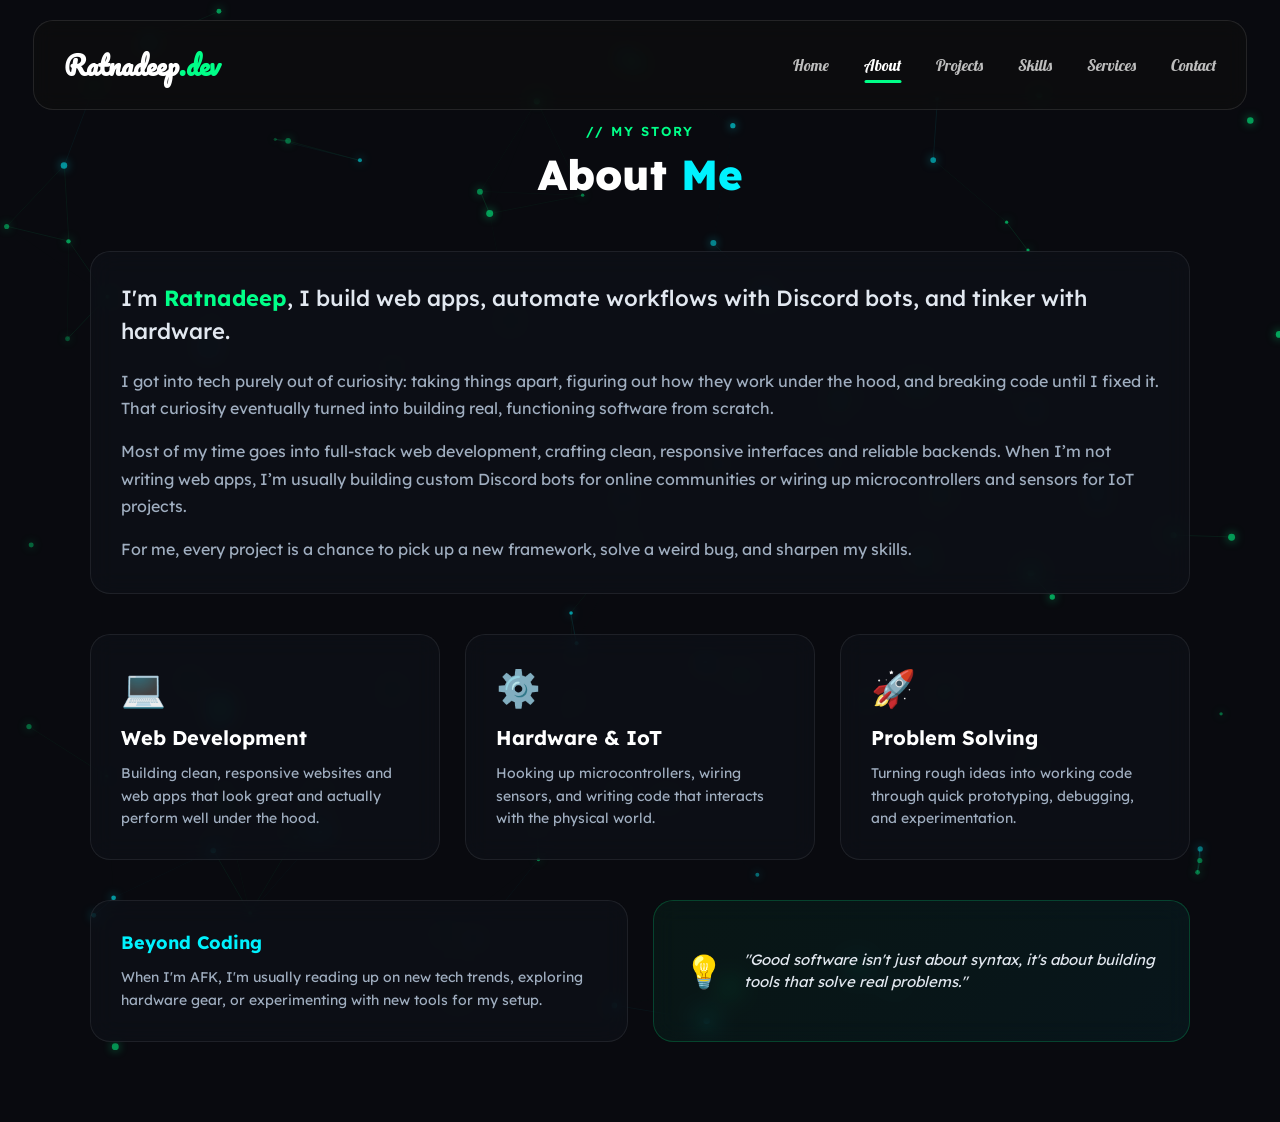
==== About.html @ 971f7a99 "Add files via upload" ====
<!DOCTYPE html>
<html lang="en">
<head>
    <meta charset="UTF-8">
    <meta name="viewport" content="width=device-width, initial-scale=1.0">
    <title>Ratnadeep | About Me</title>

    <!-- Google Fonts -->
    <link rel="preconnect" href="https://fonts.googleapis.com">
    <link rel="preconnect" href="https://fonts.gstatic.com" crossorigin>
    <link href="https://fonts.googleapis.com/css2?family=Lexend:wght@100..900&family=Lobster&family=Pacifico&display=swap" rel="stylesheet">

    <!-- CSS Files -->
    <link rel="stylesheet" href="Home.css">
    <link rel="stylesheet" href="About.css">
</head>
<body>

    <!-- Glassmorphism Navbar -->
    <nav class="navbar">
        <div class="nav-container">
            <a href="Home.html" class="logo">
                Ratnadeep<span>.dev</span>
            </a>

            <ul class="nav-links">
                <li><a href="index.html">Home</a></li>
                <li><a href="About.html" class="active">About</a></li>
                <li><a href="Project.html">Projects</a></li>
                <li><a href="Skills.html">Skills</a></li>
                <li><a href="Services.html">Services</a></li>
                <li><a href="Contact.html">Contact</a></li>
            </ul>

            <button class="menu-btn">
                ☰
            </button>
        </div>
    </nav>

    <!-- ABOUT SECTION -->
    <section id="about" class="about-section">
        <!-- Canvas for About Page Background -->
        <canvas id="about-bg-canvas"></canvas>

        <div class="about-container">
            
            <!-- Header -->
            <div class="section-header">
                <span class="sub-title">// MY STORY</span>
                <h2>About <span>Me</span></h2>
            </div>

            <!-- Main Bio Card -->
            <div class="about-hero-card glass-panel">
                <h3>I'm <strong>Ratnadeep</strong>, I build web apps, automate workflows with Discord bots, and tinker with hardware.</h3>
                <p>
                    I got into tech purely out of curiosity: taking things apart, figuring out how they work under the hood, and breaking code until I fixed it. That curiosity eventually turned into building real, functioning software from scratch.
                </p>
                <p>
                    Most of my time goes into full-stack web development, crafting clean, responsive interfaces and reliable backends. When I’m not writing web apps, I’m usually building custom Discord bots for online communities or wiring up microcontrollers and sensors for IoT projects.
                </p>
                <p>
                    For me, every project is a chance to pick up a new framework, solve a weird bug, and sharpen my skills.
                </p>
            </div>

            <!-- What I Do Grid -->
            <div class="what-i-do-grid">
                <div class="card glass-panel">
                    <div class="card-icon">💻</div>
                    <h4>Web Development</h4>
                    <p>Building clean, responsive websites and web apps that look great and actually perform well under the hood.</p>
                </div>

                <div class="card glass-panel">
                    <div class="card-icon">⚙️</div>
                    <h4>Hardware & IoT</h4>
                    <p>Hooking up microcontrollers, wiring sensors, and writing code that interacts with the physical world.</p>
                </div>

                <div class="card glass-panel">
                    <div class="card-icon">🚀</div>
                    <h4>Problem Solving</h4>
                    <p>Turning rough ideas into working code through quick prototyping, debugging, and experimentation.</p>
                </div>
            </div>

            <!-- Personal Note & Closing Impact Banner -->
            <div class="about-footer-grid">
                <div class="glass-panel personal-box">
                    <h4>Beyond Coding</h4>
                    <p>
                        When I'm AFK, I'm usually reading up on new tech trends, exploring hardware gear, or experimenting with new tools for my setup.
                    </p>
                </div>

                <div class="glass-panel quote-box">
                    <div class="quote-symbol">💡</div>
                    <p class="quote-text">
                        "Good software isn't just about syntax, it's about building tools that solve real problems."
                    </p>
                </div>
            </div>

        </div>
    </section>

    <!-- JavaScript Files -->
    <script src="About.js" defer></script>
</body>
</html>
---- Home.css ----
@import url('https://fonts.googleapis.com/css2?family=Lobster&family=Pacifico&display=swap');

html {
    scroll-behavior: smooth;
}

body {
    margin: 0;
    background: #090a0f;
    overflow-x: hidden;
    min-height: 100vh;
}

/* Background Canvas styling */
#bg-canvas, #particle-canvas {
    position: fixed;
    top: 0;
    left: 0;
    width: 100vw;
    height: 100vh;
    z-index: -1;
    pointer-events: none;
    overflow: hidden;
}

/* Glassmorphism Navbar */
.navbar {
    position: fixed;
    top: 20px;
    left: 50%;
    transform: translateX(-50%);
    width: 90%;
    max-width: 1200px;
    padding: 18px 30px;

    background: rgba(15, 15, 15, 0.65);
    backdrop-filter: blur(10px);
    -webkit-backdrop-filter: blur(10px);

    border: 1px solid rgba(255, 255, 255, 0.1);
    border-radius: 20px;

    z-index: 1000;
    animation: navbarDrop 0.8s ease;
}

@keyframes navbarDrop {
    from {
        opacity: 0;
        transform: translate(-50%, -40px);
    }
    to {
        opacity: 1;
        transform: translate(-50%, 0);
    }
}

.nav-container {
    display: flex;
    align-items: center;
    justify-content: space-between;
}

/* Logo */
.logo {
    font-size: 26px;
    font-weight: 800;
    text-decoration: none;
    color: white;
    font-family: 'Pacifico', cursive, sans-serif;
    transition: 0.3s;
}

.logo span {
    color: #00ff88;
}

.logo:hover {
    transform: scale(1.08);
    text-shadow: 0 0 20px #00ff88;
}

/* Links */
.nav-links {
    display: flex;
    gap: 35px;
    list-style: none;
    font-family: 'Lobster', cursive, sans-serif;
}

.nav-links a {
    color: #bdbdbd;
    text-decoration: none;
    font-size: 16px;
    font-weight: 500;
    position: relative;
    transition: color .3s, transform .3s;
}

.nav-links a:hover {
    color: white;
    transform: translateY(-3px);
}

.nav-links a::before {
    content: "";
    position: absolute;
    bottom: -8px;
    left: 50%;
    width: 0;
    height: 3px;
    background: #00ff88;
    border-radius: 10px;
    transform: translateX(-50%);
    transition: .35s;
}

.nav-links a:hover::before,
.nav-links a.active::before {
    width: 100%;
}

.nav-links a.active {
    color: white;
}

/* Mobile Menu Button */
.menu-btn {
    display: none;
    background: none;
    border: none;
    color: white;
    font-size: 28px;
}

/* ==========================================
   HERO SECTION STYLES (FIXES THE COLLAPSE)
   ========================================== */
.hero {
    min-height: 100vh;
    display: flex;
    align-items: center;
    justify-content: center;
    text-align: center;
    padding: 120px 20px 40px;
    color: white;
    font-family: 'Lexend', sans-serif;
    box-sizing: border-box;
}

.hero-content {
    max-width: 850px;
    z-index: 1;
}

.badge-group {
    display: flex;
    gap: 10px;
    justify-content: center;
    flex-wrap: wrap;
    margin-bottom: 25px;
}

.badge {
    background: rgba(0, 255, 136, 0.1);
    color: #00ff88;
    border: 1px solid rgba(0, 255, 136, 0.3);
    padding: 6px 16px;
    border-radius: 20px;
    font-size: 13px;
    letter-spacing: 0.5px;
    font-weight: 500;
}

.hero h1 {
    font-size: 52px;
    font-weight: 800;
    margin: 0 0 20px;
    line-height: 1.25;
    letter-spacing: -0.5px;
}

.hero h1 span {
    color: #00f2fe;
    text-shadow: 0 0 25px rgba(0, 242, 254, 0.45);
}

.hero p {
    font-size: 18px;
    color: #bdbdbd;
    margin: 0 auto 35px;
    max-width: 650px;
    line-height: 1.6;
}

.hero p strong {
    color: #ffffff;
}

.hero-btns {
    display: flex;
    gap: 15px;
    justify-content: center;
}

.btn {
    padding: 12px 28px;
    border-radius: 12px;
    font-size: 16px;
    font-weight: 600;
    text-decoration: none;
    transition: 0.3s ease;
}

.primary-btn {
    background: #00ff88;
    color: #090a0f;
    box-shadow: 0 0 15px rgba(0, 255, 136, 0.3);
}

.primary-btn:hover {
    box-shadow: 0 0 25px rgba(0, 255, 136, 0.6);
    transform: translateY(-2px);
}

.secondary-btn {
    border: 1px solid rgba(255, 255, 255, 0.2);
    color: white;
    background: rgba(255, 255, 255, 0.05);
}

.secondary-btn:hover {
    background: rgba(255, 255, 255, 0.15);
    border-color: rgba(255, 255, 255, 0.4);
    transform: translateY(-2px);
}
/* Hero Status Line Below Buttons */
.hero-stats-line {
    margin-top: 35px;
    display: flex;
    align-items: center;
    justify-content: center;
    gap: 12px;
    flex-wrap: wrap;
    font-size: 14px;
    color: #a0a5b5;
    font-weight: 500;
    letter-spacing: 0.5px;
}

.hero-stats-line .dot {
    color: #00ff88;
    font-size: 12px;
    opacity: 0.7;
}

.hero-stats-line span:not(.dot) {
    background: rgba(255, 255, 255, 0.03);
    padding: 6px 14px;
    border-radius: 20px;
    border: 1px solid rgba(255, 255, 255, 0.05);
    transition: 0.3s ease;
}

.hero-stats-line span:not(.dot):hover {
    color: #ffffff;
    border-color: rgba(0, 255, 136, 0.3);
    background: rgba(0, 255, 136, 0.05);
}
---- About.css ----
/* ==========================================
   ABOUT SECTION & NEURAL MATRIX BACKGROUND
   ========================================== */
.about-section {
    position: relative;
    padding: 120px 20px 80px;
    min-height: 100vh;
    color: #ffffff;
    font-family: 'Lexend', sans-serif;
    box-sizing: border-box;
    overflow: hidden;
}

#about-bg-canvas {
    position: absolute;
    top: 0;
    left: 0;
    width: 100%;
    height: 100%;
    z-index: 0;
    pointer-events: none;
}

.about-container {
    position: relative;
    z-index: 1;
    max-width: 1100px;
    margin: 0 auto;
}

/* Glassmorphism Panel Base */
.glass-panel {
    background: rgba(15, 17, 26, 0.65);
    backdrop-filter: blur(12px);
    -webkit-backdrop-filter: blur(12px);
    border: 1px solid rgba(255, 255, 255, 0.08);
    border-radius: 20px;
    padding: 30px;
    transition: transform 0.3s ease, border-color 0.3s ease, box-shadow 0.3s ease;
}

.glass-panel:hover {
    border-color: rgba(0, 255, 136, 0.3);
    box-shadow: 0 10px 30px rgba(0, 0, 0, 0.5);
}

/* Section Header */
.section-header {
    text-align: center;
    margin-bottom: 50px;
}

.sub-title {
    color: #00ff88;
    font-size: 13px;
    letter-spacing: 2px;
    font-weight: 600;
}

.section-header h2 {
    font-size: 42px;
    font-weight: 800;
    margin: 8px 0 0;
}

.section-header h2 span {
    color: #00f2fe;
}

/* Main Bio Card */
.about-hero-card {
    margin-bottom: 40px;
}

.about-hero-card h3 {
    font-size: 22px;
    font-weight: 500;
    line-height: 1.5;
    color: #e2e8f0;
    margin-top: 0;
    margin-bottom: 20px;
}

.about-hero-card h3 strong {
    color: #00ff88;
}

.about-hero-card p {
    color: #a0aec0;
    font-size: 16px;
    line-height: 1.7;
    margin-bottom: 15px;
}

.about-hero-card p:last-child {
    margin-bottom: 0;
}

/* What I Do Grid */
.what-i-do-grid {
    display: grid;
    grid-template-columns: repeat(auto-fit, minmax(300px, 1fr));
    gap: 25px;
    margin-bottom: 40px;
}

.what-i-do-grid .card {
    display: flex;
    flex-direction: column;
}

.what-i-do-grid .card:hover {
    transform: translateY(-5px);
}

.card-icon {
    font-size: 36px;
    margin-bottom: 15px;
}

.what-i-do-grid h4 {
    font-size: 20px;
    margin: 0 0 12px;
    color: #ffffff;
}

.what-i-do-grid p {
    color: #a0aec0;
    font-size: 14px;
    line-height: 1.6;
    margin: 0;
}

/* Footer Cards Grid */
.about-footer-grid {
    display: grid;
    grid-template-columns: 1fr 1fr;
    gap: 25px;
}

@media (max-width: 768px) {
    .about-footer-grid {
        grid-template-columns: 1fr;
    }
}

.personal-box h4 {
    margin: 0 0 12px;
    font-size: 18px;
    color: #00f2fe;
}

.personal-box p {
    color: #a0aec0;
    font-size: 14px;
    line-height: 1.6;
    margin: 0;
}

.quote-box {
    display: flex;
    align-items: center;
    gap: 20px;
    background: linear-gradient(135deg, rgba(0, 255, 136, 0.05) 0%, rgba(0, 242, 254, 0.05) 100%);
    border: 1px solid rgba(0, 255, 136, 0.2);
}

.quote-symbol {
    font-size: 32px;
}

.quote-text {
    font-size: 15px;
    font-style: italic;
    color: #e2e8f0;
    margin: 0;
    line-height: 1.5;
}
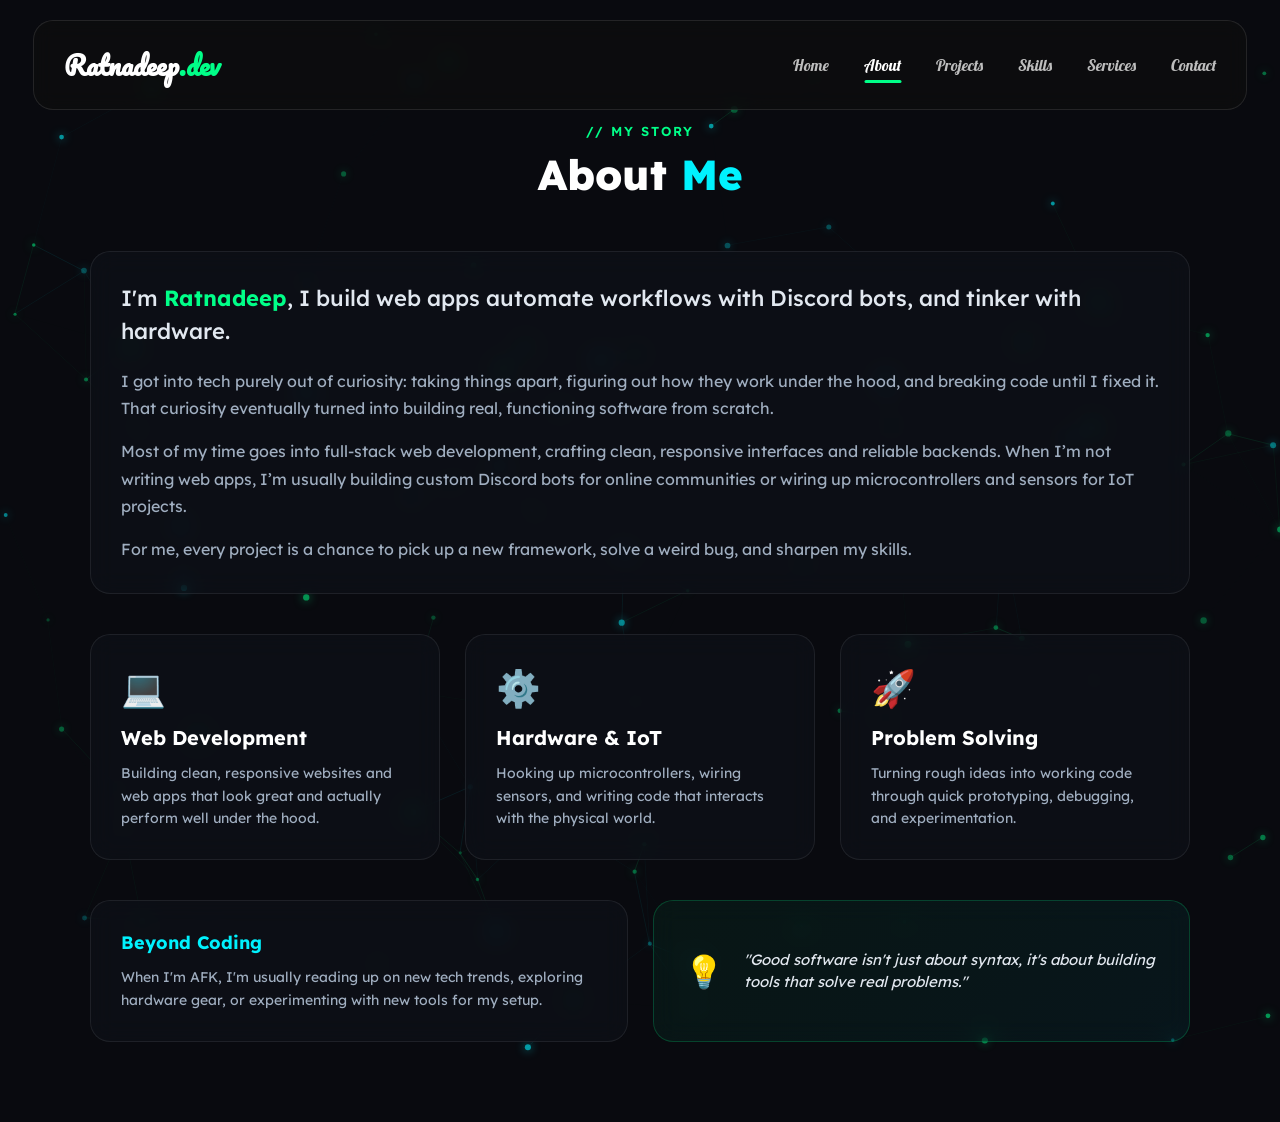
==== commit 762532b5: "Fix HTML encoding issues in About.html" ====
--- a/About.html
+++ b/About.html
@@ -53,7 +53,7 @@
 
             <!-- Main Bio Card -->
             <div class="about-hero-card glass-panel">
-                <h3>I'm <strong>Ratnadeep</strong>, I build web apps, automate workflows with Discord bots, and tinker with hardware.</h3>
+                <h3>I'm <strong>Ratnadeep</strong>, I build web apps automate workflows with Discord bots, and tinker with hardware.</h3>
                 <p>
                     I got into tech purely out of curiosity: taking things apart, figuring out how they work under the hood, and breaking code until I fixed it. That curiosity eventually turned into building real, functioning software from scratch.
                 </p>
@@ -109,4 +109,4 @@
     <!-- JavaScript Files -->
     <script src="About.js" defer></script>
 </body>
-</html>+</html>
